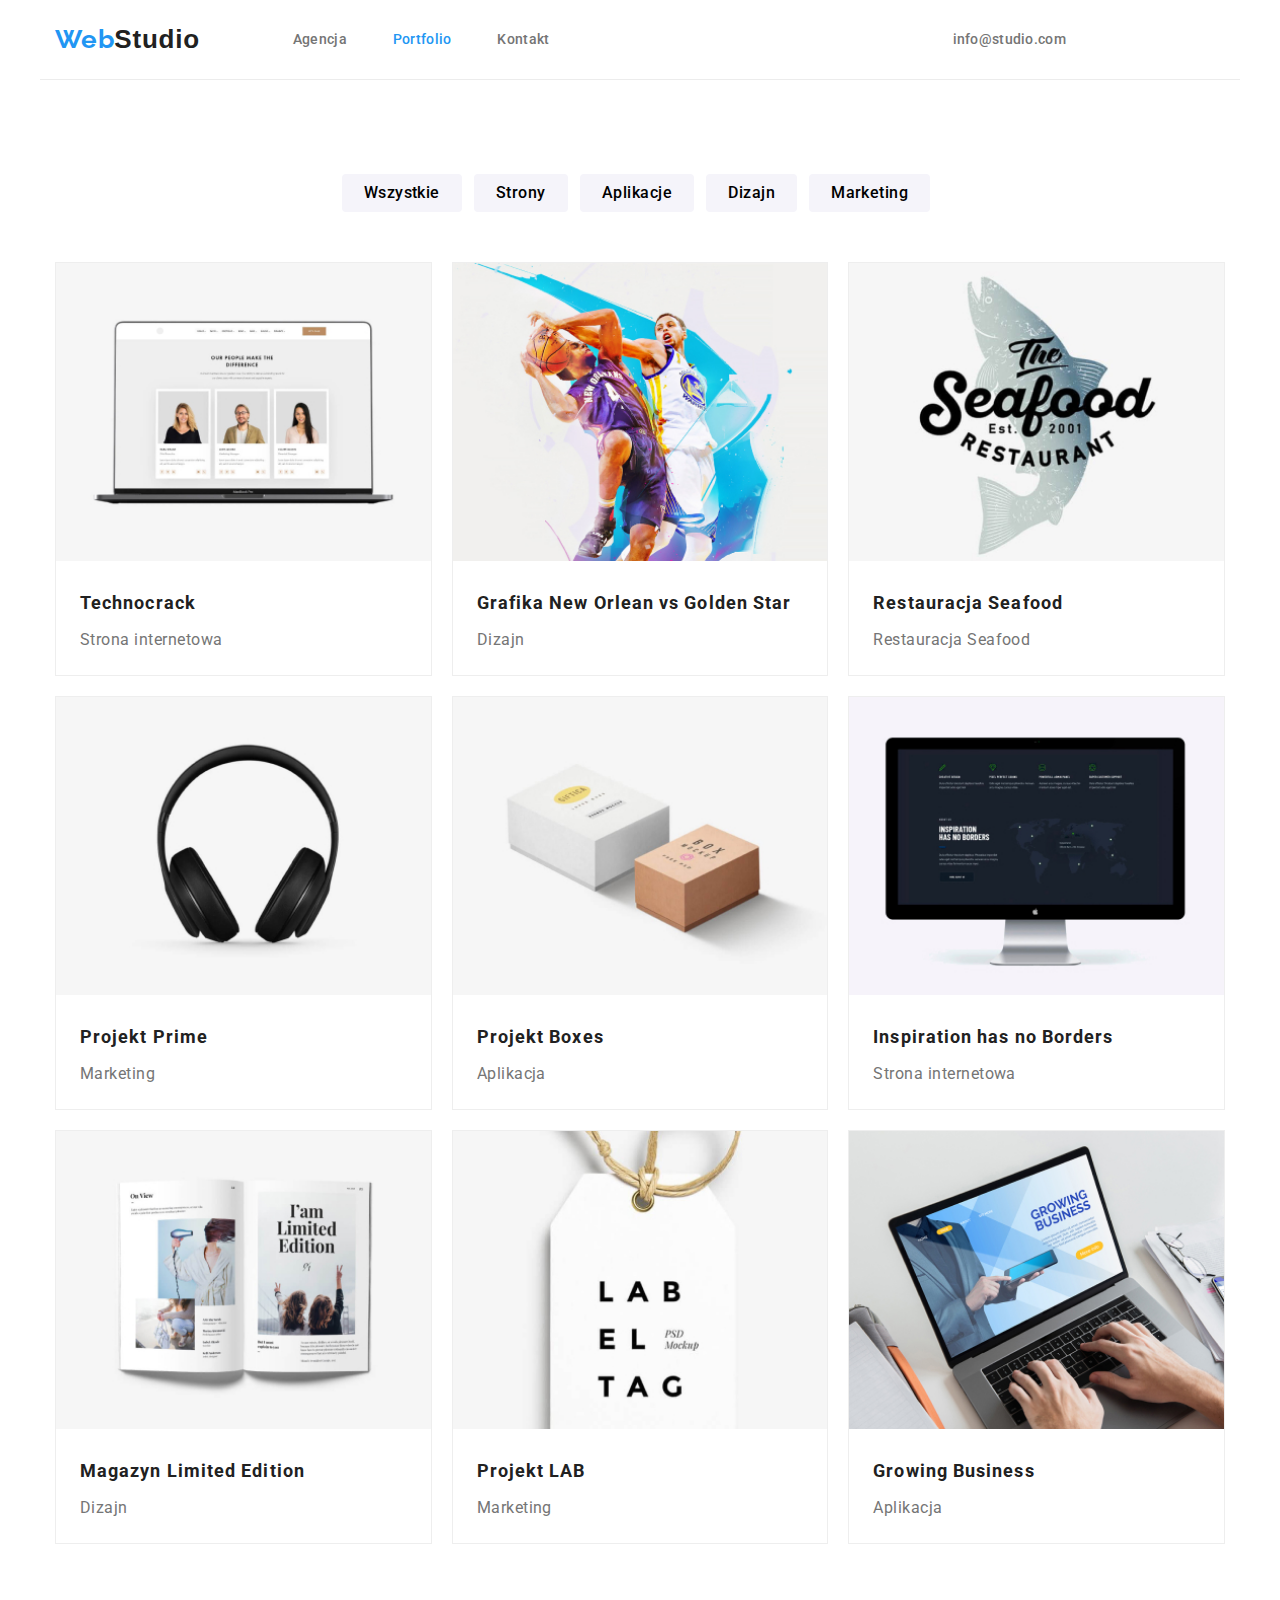
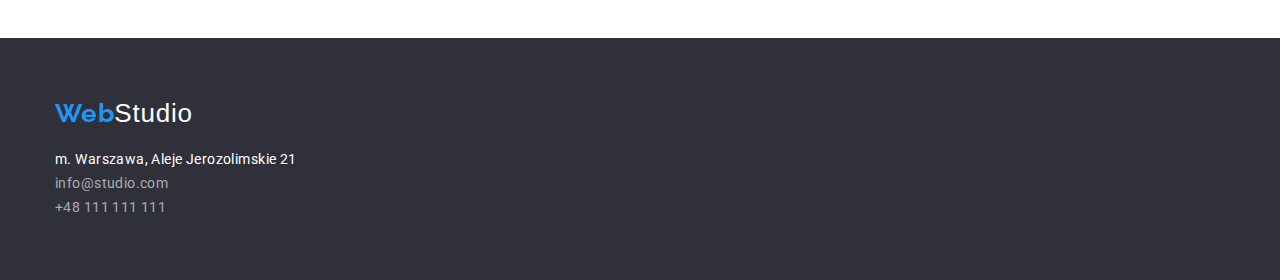
==== portfolio.html @ 28b7f87d "icons" ====
<!DOCTYPE html>
<html lang="pl">
  <head>
    <meta charset="UTF-8" />
    <meta http-equiv="X-UA-Compatible" content="IE=edge" />
    <meta name="viewport" content="width=device-width, initial-scale=1.0" />
    <title>Portfolio</title>
    <link
      rel="stylesheet"
      href="https://cdnjs.cloudflare.com/ajax/libs/modern-normalize/1.0.0/modern-normalize.min.css"
    />
    <link rel="stylesheet" type="text/css" href="CSS/styles.css" />
    <link rel="preconnect" href="https://fonts.googleapis.com" />
    <link rel="preconnect" href="https://fonts.gstatic.com" crossorigin />
    <link
      href="https://fonts.googleapis.com/css2?family=Raleway:wght@700&family=Roboto:wght@400;500;700;900&display=swap"
      rel="stylesheet"
    />
  </head>
  <body>
    <header class="container header-portfolio">
      <div class="logo-nav">
        <a href="./" class="logo">
          <span class="web">Web</span><span class="studio"><b>Studio</b></span>
        </a>
        <nav>
          <ul class="navigation">
            <li><a href="./">Agencja</a></li>
            <li class="active"><a href="portfolio.html">Portfolio</a></li>
            <li><a href="./">Kontakt</a></li>
          </ul>
        </nav>
      </div>
      <ul class="kontakt-up">
        <li>
          <span><svg></svg></span>
          <span><a href="mailto:info@studio.com">info@studio.com</a></span>
        </li>
        <li><a href="tel:+48111111111">+48 111 111 111</a></li>
      </ul>
    </header>
    <main>
      <div class="filter-container container">
        <ul class="filter">
          <li>
            <button type="button" class="button-filter">Wszystkie</button>
          </li>
          <li>
            <button type="button" class="button-filter">Strony</button>
          </li>
          <li>
            <button type="button" class="button-filter">Aplikacje</button>
          </li>
          <li>
            <button type="button" class="button-filter">Dizajn</button>
          </li>
          <li>
            <button type="button" class="button-filter">Marketing</button>
          </li>
        </ul>
      </div>
      <div class="brand-container section">
        <ul class="brand-pictures container">
          <li class="brand-card">
            <img
              src="./images/portf-1.jpg"
              alt="monitor wyświetla meny. 3 zdjęcia z podpisami"
            />
            <p class="brand-task">Technocrack</p>
            <p class="brand-task-descr">Strona internetowa</p>
          </li>

          <li class="brand-card">
            <img
              src="./images/portf-2.jpg"
              alt=" grafika z dwoma graczami koszykówki walczącymi o piłkę"
            />
            <p class="brand-task">Grafika New Orlean vs Golden Star</p>
            <p class="brand-task-descr">Dizajn</p>
          </li>

          <li class="brand-card">
            <img src="./images/portf-3.jpg" alt="logo restauracji Seafood" />
            <p class="brand-task">Restauracja Seafood</p>
            <p class="brand-task-descr">Restauracja Seafood</p>
          </li>

          <li class="brand-card">
            <img src="./images/portf-4.jpg" alt="czarne słuchawki nauszne" />
            <p class="brand-task">Projekt Prime</p>
            <p class="brand-task-descr">Marketing</p>
          </li>
          <li class="brand-card">
            <img src="./images/portf-5.jpg" alt=" Projekt dwóch pudełek" />
            <p class="brand-task">Projekt Boxes</p>
            <p class="brand-task-descr">Aplikacja</p>
          </li>

          <li class="brand-card">
            <img
              src="./images/portf-6.jpg"
              alt="monitor z projektem strony web"
            />
            <p class="brand-task">Inspiration has no Borders</p>
            <p class="brand-task-descr">Strona internetowa</p>
          </li>

          <li class="brand-card">
            <img src="./images/portf-7.jpg" alt="projekt książki" />
            <p class="brand-task">Magazyn Limited Edition</p>
            <p class="brand-task-descr">Dizajn</p>
          </li>

          <li class="brand-card">
            <img src="./images/portf-8.jpg" alt="projekt etykietki" />
            <p class="brand-task">Projekt LAB</p>
            <p class="brand-task-descr">Marketing</p>
          </li>
          <li class="brand-card">
            <img
              src="./images/portf-9.jpg"
              alt="laptopn, ręce na klawiaturze, na monitorze projekt aplikacji"
            />
            <p class="brand-task">Growing Business</p>
            <p class="brand-task-descr">Aplikacja</p>
          </li>
        </ul>
      </div>
    </main>

    <footer>
      <div class="footer-container container">
        <a href="./" class="logo-footer">
          <span class="web">Web</span><span class="studio-footer">Studio</span>
        </a>
        <div class="address">
          <ul class="kontakt-down">
            <li>m. Warszawa, Aleje Jerozolimskie 21</li>
            <li class="kontakt-footer">
              <a href="mailto:info@studio.com">info@studio.com</a>
            </li>
            <li class="kontakt-footer">
              <a href="tel:+48111111111">+48 111 111 111</a>
            </li>
          </ul>
        </div>
      </div>
    </footer>
  </body>
</html>
---- CSS/styles.css ----
:root {
  --logo-web-color: rgba(33, 150, 243, 1);
  --button-color: rgba(245, 244, 250, 1);
  --button-color-main-side: rgba(33, 150, 243, 1);
  --hover-focus-color: rgba(33, 150, 243, 1);
  --font-color-basic: rgba(33, 33, 33, 1);
  --font-color-active: rgba(33, 150, 243, 1);
  --font-color-describe: rgba(117, 117, 117, 1);
  --font-color-special: rgba(255, 255, 255, 1);
  --font-color-footer: rgba(255, 255, 255, 0.6);
  --background-sides-element-color: rgba(47, 48, 58, 1);
  --background-color-crew: rgba(245, 244, 250, 1);
  --background-color-crew-card: rgba(255, 255, 255, 1);
  --background-color-brand-card: rgba(255, 255, 255, 1);
  --border-color-brand-card: rgba(238, 238, 238, 1);
  --box-shadow-crew: 0px 1px 3px rgba(0, 0, 0, 0.12),
    0px 1px 1px rgba(0, 0, 0, 0.14), 0px 2px 1px rgba(0, 0, 0, 0.2);
  --box-shadow-brand-card: 0px 1px 3px rgba(0, 0, 0, 0.12),
    0px 1px 1px rgba(0, 0, 0, 0.14), 0px 2px 1px rgba(0, 0, 0, 0.2);
  --box-shadow-button-filter: 0px 3px 1px rgba(0, 0, 0, 0.1),
    0px 1px 2px rgba(0, 0, 0, 0.08), 0px 2px 2px rgba(0, 0, 0, 0.12);
}
*,
*::before,
*::after {
  box-sizing: border-box;
  padding: 0;
  margin: 0;
}
body {
  font-family: "roboto", sans-serif;
  color: var(--font-color-basic);
}
.container {
  width: 100%;
  max-width: 1200px;
  margin: 0 auto;
  padding: 0 15px;
}
.section {
  padding: 94px 0;
}
/* LOGO */
.logo {
  font-size: 26px;
  display: flex;
  justify-content: center;
  padding-top: 24px;
  padding-bottom: 25px;
  margin-right: 93px;
}
.web {
  font-family: Raleway, sans-serif;
  font-weight: 700;
  color: var(--logo-web-color);
  line-height: 1.17;
  letter-spacing: 0.03em;
}
.studio,
.studio-footer {
  font-family: Oleo Script, sans-serif;
  font-weight: 400;
  color: var(--font-color-basic);
  line-height: 1.17;
  letter-spacing: 0.03em;
}
.studio-footer {
  color: var(--font-color-special);
}
/* HEADER */
.header-container {
  display: flex;
  align-items: center;
}
.header-portfolio {
  border-bottom: 1px solid rgba(236, 236, 236, 1);
}
header {
  display: flex;
  justify-content: space-between;
  align-items: center;
  height: 80px;
}
.logo-nav {
  display: flex;
  align-items: center;
}
a:link {
  text-decoration: none;
  font-weight: 500;
  color: var(--font-color-describe);
  line-height: 1.17;
  letter-spacing: 0.02em;
}
.navigation,
a:visited {
  font-weight: 500;
  font-size: 14px;
  color: inherit;
  list-style: none;
  line-height: 1.17;
  letter-spacing: 0.02em;
}
.logo-nav {
  display: flex;
}
.navigation {
  display: flex;
}
.navigation li {
  margin-right: 46px;
}
.navigation li:not(:last-child) {
  margin-right: 46px;
}
.kontakt-up {
  font-size: 14px;
  font-weight: 500;
  display: flex;
  margin-left: auto;
  list-style: none;
  line-height: 1.17;
  letter-spacing: 0.03em;
}
.kontakt-up svg {
  display: inline-block;
  vertical-align: middle;
  margin-right: 10px;
}
.kontakt-up li:first-child {
  margin-right: 50px;
}
.kontakt {
  color: var(--font-color-describe);
  list-style: none;
  font-family: inherit;
  font-size: 14px;
  line-height: 1.17;
  letter-spacing: 0.02em;
}
a:hover {
  color: var(--hover-focus-color);
}
a:focus {
  color: var(--hover-focus-color);
}
.active a {
  color: var(--font-color-active);
}
/* FOOTER */

.address > ul {
  font-family: inherit;
  font-weight: inherit;
  color: var(--font-color-special);
  line-height: 1.71;
  letter-spacing: 0.03em;
}
footer {
  background-color: var(--background-sides-element-color);
  color: var(--font-color-special);
}
.footer-container {
  display: flex;
  flex-direction: column;
  align-items: flex-start;
}
.logo-footer {
  font-size: 26px;
  padding-top: 60px;
  padding-bottom: 0;
  margin-bottom: 20px;
}
.kontakt-down {
  font-size: 14px;
  list-style: none;
  color: var(--font-color-footer);
  padding-bottom: 60px;
  line-height: 1.71;
  letter-spacing: 0.03em;
}
.kontakt-down li {
  display: block;
}
.kontakt-down li:first-child a {
  margin-bottom: 9px;
}

.kontakt-footer a {
  font-size: 14px;
  color: var(--font-color-footer);
  font-family: inherit;
  font-weight: inherit;
  line-height: 1.71;
  letter-spacing: 0.03em;
}
/* INDEX */

.container-main-side {
  display: block;
  height: 600px;
  max-width: 1600px;
  margin: 0 auto;
}
.main-side {
  font-family: inherit;
  text-align: center;
  align-items: center;
  height: 600px;
  margin: 0 auto;
  background-image: linear-gradient(
      to bottom,
      rgba(47, 48, 58, 0.4),
      rgba(47, 48, 58, 0.8),
      rgba(47, 48, 58, 0.4)
    ),
    url(../images/img-overlay.jpg);
  background-repeat: no-repeat;
  background-position: center;
  background-size: cover;
  max-width: 1600px;
}
h1 {
  font-size: 44px;
  font-family: inherit;
  color: var(--font-color-special);
  font-weight: 900;
  padding-top: 105px;
  line-height: 1.36;
  letter-spacing: 0.06em;
}
h1 span {
  display: block;
}
.button-main-side {
  background-color: var(--button-color-main-side);
  color: var(--font-color-special);
  font-size: 16px;
  font-weight: 700;
  cursor: pointer;
  border: none;
  border-radius: 4px;
  padding: 10px 42px;
  margin-top: 30px;
  line-height: 1.87;
  letter-spacing: 0.06em;
}
.home-list-container {
  margin-top: 94px;
}
ul.home-list {
  list-style: none;
  display: flex;
  flex-wrap: nowrap;
  gap: 30px;
  padding-left: 0;
  justify-content: center;
}

.list-title {
  font-size: 14px;
  font-weight: 700;
  align-content: center;
  line-height: 1.17;
  letter-spacing: 0.03em;
}

.list-descr {
  font-size: 14px;
  color: var(--font-color-describe);
  margin-top: 10px;
  line-height: 1.71;
  letter-spacing: 0.03em;
}
.task-list-container {
  display: inline-block;
}
.task-list-title {
  font-size: 36px;
  font-weight: 700;
  text-align: center;
  margin-bottom: 50px;
  line-height: 1.17;
  letter-spacing: 0.03em;
}
.task-list-pics {
  display: flex;
  justify-content: center;
  list-style: none;
  gap: 30px;
}
.crew {
  background-color: var(--background-color-crew);
  text-align: center;
}
.crew-title {
  font-size: 36px;
  font-weight: 700;
  margin-bottom: 50px;
  line-height: 1.17;
  letter-spacing: 0.03em;
}
.crew-list {
  display: flex;
  list-style: none;
  gap: 30px;
}

.crew-card {
  background: var(--background-color-crew-card);
  box-shadow: var(--box-shadow-crew);
  justify-content: center;
}
.crew-card img {
  width: 100%;
}
.crew-name {
  font-size: 16px;
  font-weight: 500;
  margin-top: 30px;
  text-align: center;
  line-height: 1.17;
  letter-spacing: 0.03em;
}
.crew-position {
  font-size: 16px;
  color: var(--font-color-describe);
  text-align: center;
  margin-top: 10px;
  margin-bottom: 30px;
  line-height: 1.17;
  letter-spacing: 0.03em;
}
/* PORTFOLIO */
.filter-container {
  display: flex;
  justify-content: center;
  align-items: center;
  padding-top: 94px;
}
.filter {
  list-style: none;
  font-family: inherit;
}
.filter li {
  display: inline-block;
  margin-right: 8px;
}
.filter li:not(:last-child) {
  margin-right: 8px;
}
.button-filter {
  font-size: 16px;
  font-weight: 500;
  font-family: inherit;
  background-color: var(--button-color);
  padding: 6px 22px 6px 22px;
  border: none;
  border-radius: 4px;
  cursor: pointer;
  line-height: 1.625;
  letter-spacing: 0.03em;
}
button.button-main-side:hover,
button.button-main-side:focus {
  background-color: var(--hover-focus-color);
  color: var(--font-color-special);
}
button.button-filter:hover,
button.button-filter:focus {
  background-color: var(--hover-focus-color);
  color: var(--font-color-special);
}
button.button-filter:hover,
button.button-filter:focus {
  background: var(--hover-focus-color);
  box-shadow: var(--box-shadow-button-filter);
  border-radius: 4px;
}
.brand-container {
  margin-top: 50px;
  padding-top: 0;
}
.brand-card {
  background-color: var(--background-color-brand-card);
  border: 1px solid var(--border-color-brand-card);
}
.brand-card:hover,
.brand-card:focus {
  background: var(--background-color-brand-card);
  box-shadow: var(--box-shadow-brand-card);
  border-radius: 0px 0px 4px 4px;
}
.brand-card img {
  width: 100%;
}
.brand-pictures {
  list-style: none;
  display: grid;
  grid-template-columns: repeat(3, 1fr);
  grid-gap: 20px;
}
.brand-task {
  font-size: 18px;
  font-weight: 700;
  font-family: inherit;
  margin-top: 20px;
  padding-left: 24px;
  line-height: 2;
  letter-spacing: 0.06em;
}
.brand-task-descr {
  font-size: 16px;
  font-family: inherit;
  color: var(--font-color-describe);
  margin-top: 4px;
  padding-left: 24px;
  padding-bottom: 20px;
  line-height: 1.87;
  letter-spacing: 0.03em;
}
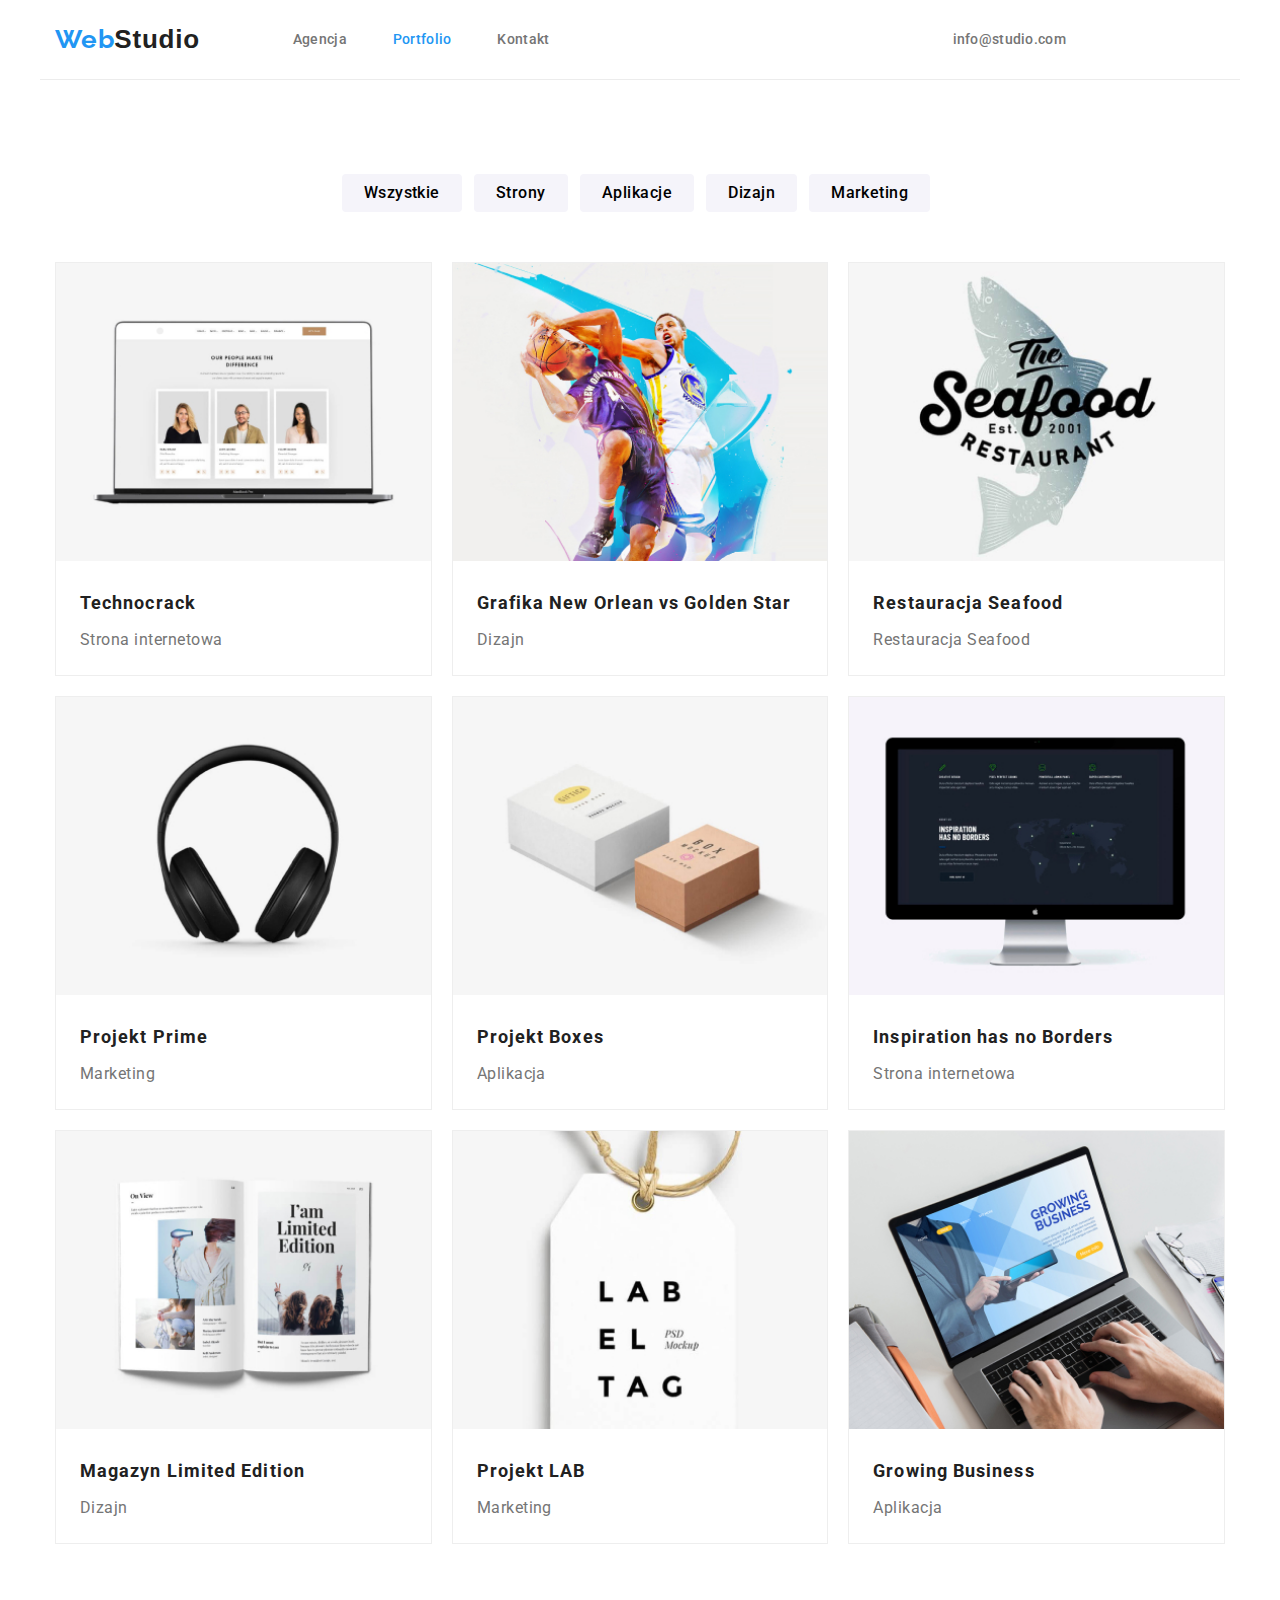
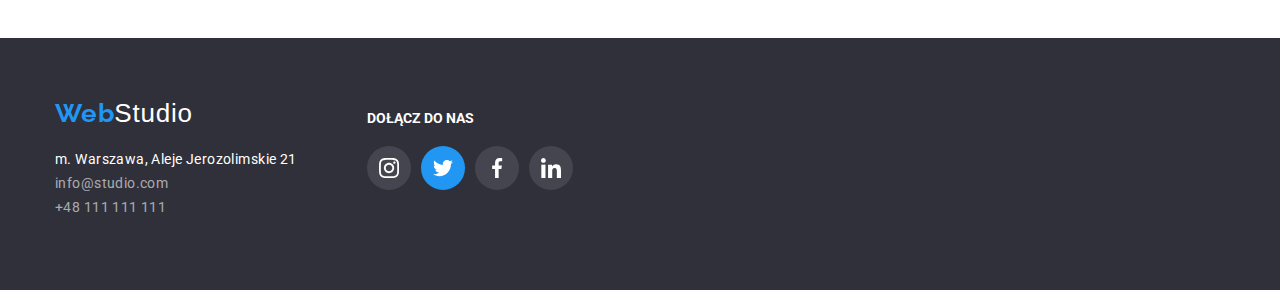
==== commit ddac1ef8: "tweeter-portfolio" ====
--- a/portfolio.html
+++ b/portfolio.html
@@ -130,17 +130,46 @@
 
     <footer>
       <div class="footer-container container">
-        <a href="./" class="logo-footer">
-          <span class="web">Web</span><span class="studio-footer">Studio</span>
-        </a>
-        <div class="address">
-          <ul class="kontakt-down">
-            <li>m. Warszawa, Aleje Jerozolimskie 21</li>
-            <li class="kontakt-footer">
-              <a href="mailto:info@studio.com">info@studio.com</a>
+        <div class="logo-and-adress">
+          <a href="./" class="logo-footer">
+            <span class="web">Web</span
+            ><span class="studio-footer">Studio</span>
+          </a>
+          <div class="address">
+            <ul class="kontakt-down">
+              <li>m. Warszawa, Aleje Jerozolimskie 21</li>
+              <li class="kontakt-footer">
+                <a href="mailto:info@studio.com">info@studio.com</a>
+              </li>
+              <li class="kontakt-footer">
+                <a href="tel:+48111111111">+48 111 111 111</a>
+              </li>
+            </ul>
+          </div>
+        </div>
+        <div class="social-footer-container">
+          <h3 class="social-title-footer">DOŁĄCZ DO NAS</h3>
+          <ul class="footer-icons-container">
+            <li class="icons-footer icon-circle">
+              <svg width="20px" height="20px">
+                >
+                <use href="./images/icons.svg#icon-instagram"></use>
+              </svg>
             </li>
-            <li class="kontakt-footer">
-              <a href="tel:+48111111111">+48 111 111 111</a>
+            <li class="icons-footer icon-circle-tweeter">
+              <svg width="20px" height="20px">
+                <use href="./images/icons.svg#icon-twitter"></use>
+              </svg>
+            </li>
+            <li class="icons-footer icon-circle">
+              <svg width="20px" height="20px">
+                <use href="./images/icons.svg#icon-facebook"></use>
+              </svg>
+            </li>
+            <li class="icons-footer icon-circle">
+              <svg width="20px" height="20px">
+                <use href="./images/icons.svg#icon-linkedin"></use>
+              </svg>
             </li>
           </ul>
         </div>
--- a/CSS/styles.css
+++ b/CSS/styles.css
@@ -1,4 +1,6 @@
 :root {
+  --icon-client-color: rgba(175, 177, 184, 1);
+  --icon-kontakt-color: rgba(117, 117, 117, 1);
   --logo-web-color: rgba(33, 150, 243, 1);
   --button-color: rgba(245, 244, 250, 1);
   --button-color-main-side: rgba(33, 150, 243, 1);
@@ -12,6 +14,7 @@
   --background-color-crew: rgba(245, 244, 250, 1);
   --background-color-crew-card: rgba(255, 255, 255, 1);
   --background-color-brand-card: rgba(255, 255, 255, 1);
+  --background-color-icons: rgba(245, 244, 250, 1);
   --border-color-brand-card: rgba(238, 238, 238, 1);
   --box-shadow-crew: 0px 1px 3px rgba(0, 0, 0, 0.12),
     0px 1px 1px rgba(0, 0, 0, 0.14), 0px 2px 1px rgba(0, 0, 0, 0.2);
@@ -123,6 +126,7 @@
   letter-spacing: 0.03em;
 }
 .kontakt-up svg {
+  fill: var(--icon-kontakt-color);
   display: inline-block;
   vertical-align: middle;
   margin-right: 10px;
@@ -138,39 +142,61 @@
   line-height: 1.17;
   letter-spacing: 0.02em;
 }
-a:hover {
+.kontakt-up .email-header-icon:hover a,
+.kontakt-up .phone-header-icon:hover a {
   color: var(--hover-focus-color);
 }
+.kontakt-up .email-header-icon:hover svg use,
+.kontakt-up .phone-header-icon:hover svg use {
+  fill: var(--hover-focus-color);
+}
+a:hover,
 a:focus {
   color: var(--hover-focus-color);
 }
 .active a {
   color: var(--font-color-active);
 }
+.icon-header {
+  fill: var(--font-color-describe);
+  vertical-align: middle;
+  margin-right: 10px;
+}
 /* FOOTER */
-
-.address > ul {
-  font-family: inherit;
-  font-weight: inherit;
-  color: var(--font-color-special);
-  line-height: 1.71;
-  letter-spacing: 0.03em;
-}
 footer {
   background-color: var(--background-sides-element-color);
   color: var(--font-color-special);
+  display: block;
+  margin: 0;
 }
 .footer-container {
+  display: grid;
+  grid-template-columns: 1fr 1fr;
+  display: flex;
+  justify-content: space-between;
+  align-items: flex-start;
+  flex-wrap: wrap;
+}
+.logo-and-adress {
   display: flex;
   flex-direction: column;
   align-items: flex-start;
-}
+  margin-inline-end: auto;
+}
+
 .logo-footer {
   font-size: 26px;
   padding-top: 60px;
   padding-bottom: 0;
   margin-bottom: 20px;
 }
+.address > ul {
+  font-family: inherit;
+  font-weight: inherit;
+  color: var(--font-color-special);
+  line-height: 1.71;
+  letter-spacing: 0.03em;
+}
 .kontakt-down {
   font-size: 14px;
   list-style: none;
@@ -185,7 +211,6 @@
 .kontakt-down li:first-child a {
   margin-bottom: 9px;
 }
-
 .kontakt-footer a {
   font-size: 14px;
   color: var(--font-color-footer);
@@ -193,6 +218,66 @@
   font-weight: inherit;
   line-height: 1.71;
   letter-spacing: 0.03em;
+}
+.social-footer-container {
+  fill: var(--font-color-special);
+  flex: 1;
+  padding-top: 72px;
+  margin-inline-start: 70px;
+  padding-bottom: 100px;
+}
+.social-title-footer {
+  font-family: inherit;
+  font-size: 14px;
+  font-weight: 700;
+  margin-bottom: 20px;
+  justify-content: flex-start;
+}
+
+.footer-icons-container {
+  display: flex;
+  list-style: none;
+  padding: 0;
+  margin: 0;
+}
+.footer-icons-container li {
+  margin-right: 10px;
+  margin-left: 0;
+}
+.footer-icons-container li:last-child {
+  margin-right: 0;
+}
+.icons-footer {
+  display: flex;
+  justify-content: center;
+  align-items: center;
+  border-radius: 50%;
+  background-color: var(--background-sides-element-color);
+  align-items: flex-start;
+}
+.icons-footer svg {
+  fill: var(--icons-social-media-footer);
+}
+.icon-circle:hover {
+  background-color: var(--hover-focus-color);
+}
+.icon-circle {
+  display: flex;
+  align-items: center;
+  justify-content: center;
+  width: 44px;
+  height: 44px;
+  border-radius: 50%;
+  background-color: rgba(255, 255, 255, 0.1);
+}
+.icon-circle-tweeter {
+  display: flex;
+  align-items: center;
+  justify-content: center;
+  width: 44px;
+  height: 44px;
+  border-radius: 50%;
+  background-color: var(--hover-focus-color);
 }
 /* INDEX */
 
@@ -245,6 +330,22 @@
   line-height: 1.87;
   letter-spacing: 0.06em;
 }
+.task-icons {
+  display: flex;
+  justify-content: center;
+  list-style: none;
+  gap: 30px;
+}
+.task-icon-card {
+  display: flex;
+  justify-content: center;
+  align-items: center;
+  background-color: var(--background-color-icons);
+  padding-top: 25px;
+  padding-bottom: 25px;
+  width: 270px;
+  margin-top: 94px;
+}
 .home-list-container {
   margin-top: 94px;
 }
@@ -327,10 +428,72 @@
   color: var(--font-color-describe);
   text-align: center;
   margin-top: 10px;
+  margin-bottom: 16px;
+  line-height: 1.17;
+  letter-spacing: 0.03em;
+}
+.social-crew {
+  list-style: none;
+  display: flex;
+  justify-content: center;
+  gap: 10px;
   margin-bottom: 30px;
-  line-height: 1.17;
-  letter-spacing: 0.03em;
-}
+  padding-left: 32px;
+  padding-right: 32px;
+}
+.icon-crew svg {
+  fill: var(--icon-client-color);
+}
+.icon-crew:hover svg {
+  fill: var(--font-color-special);
+}
+.icon-crew:hover {
+  background-color: var(--hover-focus-color);
+  display: flex;
+  align-items: center;
+  justify-content: center;
+  border-radius: 50%;
+}
+
+.icon-circle-crew {
+  display: flex;
+  background-color: transparent;
+  align-items: center;
+  justify-content: center;
+  width: 40px;
+  height: 40px;
+  border-radius: 50%;
+}
+.clients-title {
+  font-size: 36px;
+  font-weight: 700;
+  line-height: 1.17;
+  letter-spacing: 0.03em;
+  margin-bottom: 50px;
+  margin-top: 94px;
+  text-align: center;
+}
+.client-list {
+  list-style: none;
+  display: flex;
+  justify-content: center;
+  list-style: none;
+  gap: 30px;
+  margin-bottom: 94px;
+}
+.client-icon-card {
+  display: flex;
+  justify-content: center;
+  align-items: center;
+  border: 1px solid #afb1b8;
+  border-radius: 4px;
+  width: 170px;
+  height: 92px;
+}
+.client-icon-card svg {
+  fill: rgba(175, 177, 184, 1);
+}
+
 /* PORTFOLIO */
 .filter-container {
   display: flex;
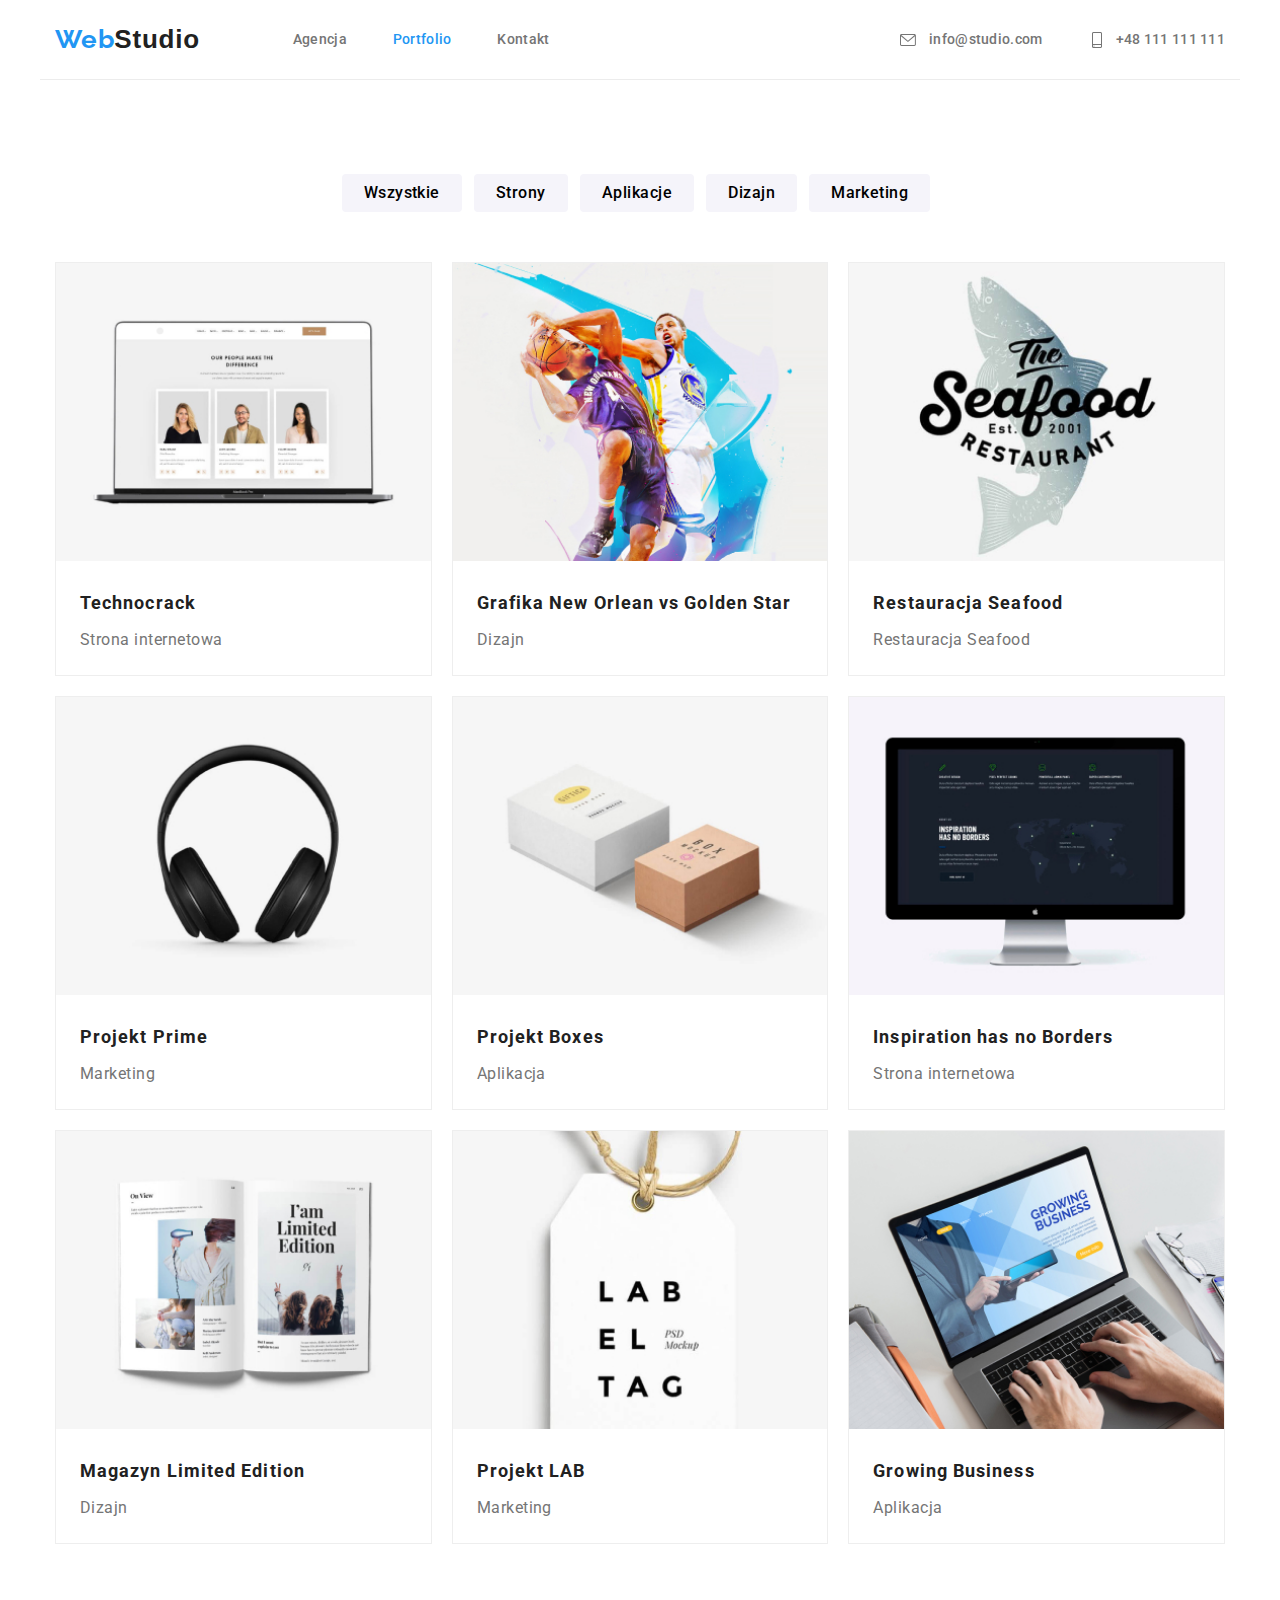
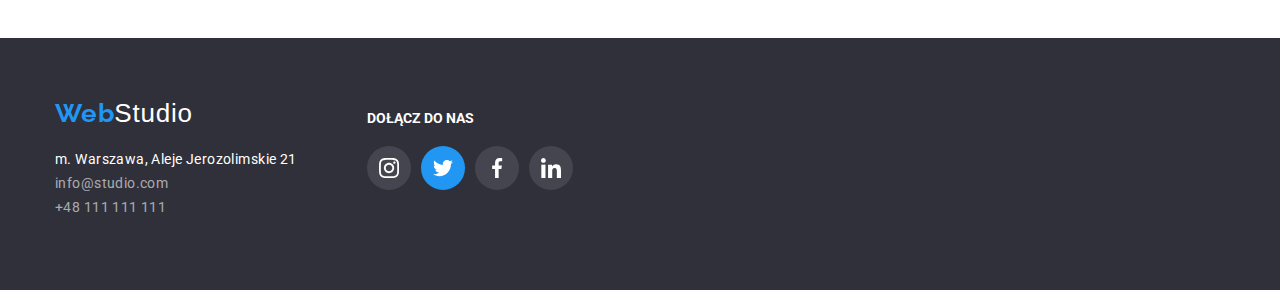
==== commit 7cf49772: "header" ====
--- a/portfolio.html
+++ b/portfolio.html
@@ -32,11 +32,18 @@
         </nav>
       </div>
       <ul class="kontakt-up">
-        <li>
-          <span><svg></svg></span>
-          <span><a href="mailto:info@studio.com">info@studio.com</a></span>
+        <li class="email-header-icon">
+          <svg width="16" height="12">
+            <use href="./images/icons.svg#icon-envelope"></use>
+          </svg>
+          <a href="mailto:info@studio.com">info@studio.com</a>
         </li>
-        <li><a href="tel:+48111111111">+48 111 111 111</a></li>
+        <li class="phone-header-icon">
+          <svg width="10" height="16">
+            <use href="./images/icons.svg#icon-smartphone"></use>
+          </svg>
+          <a href="tel:+48111111111">+48 111 111 111</a>
+        </li>
       </ul>
     </header>
     <main>
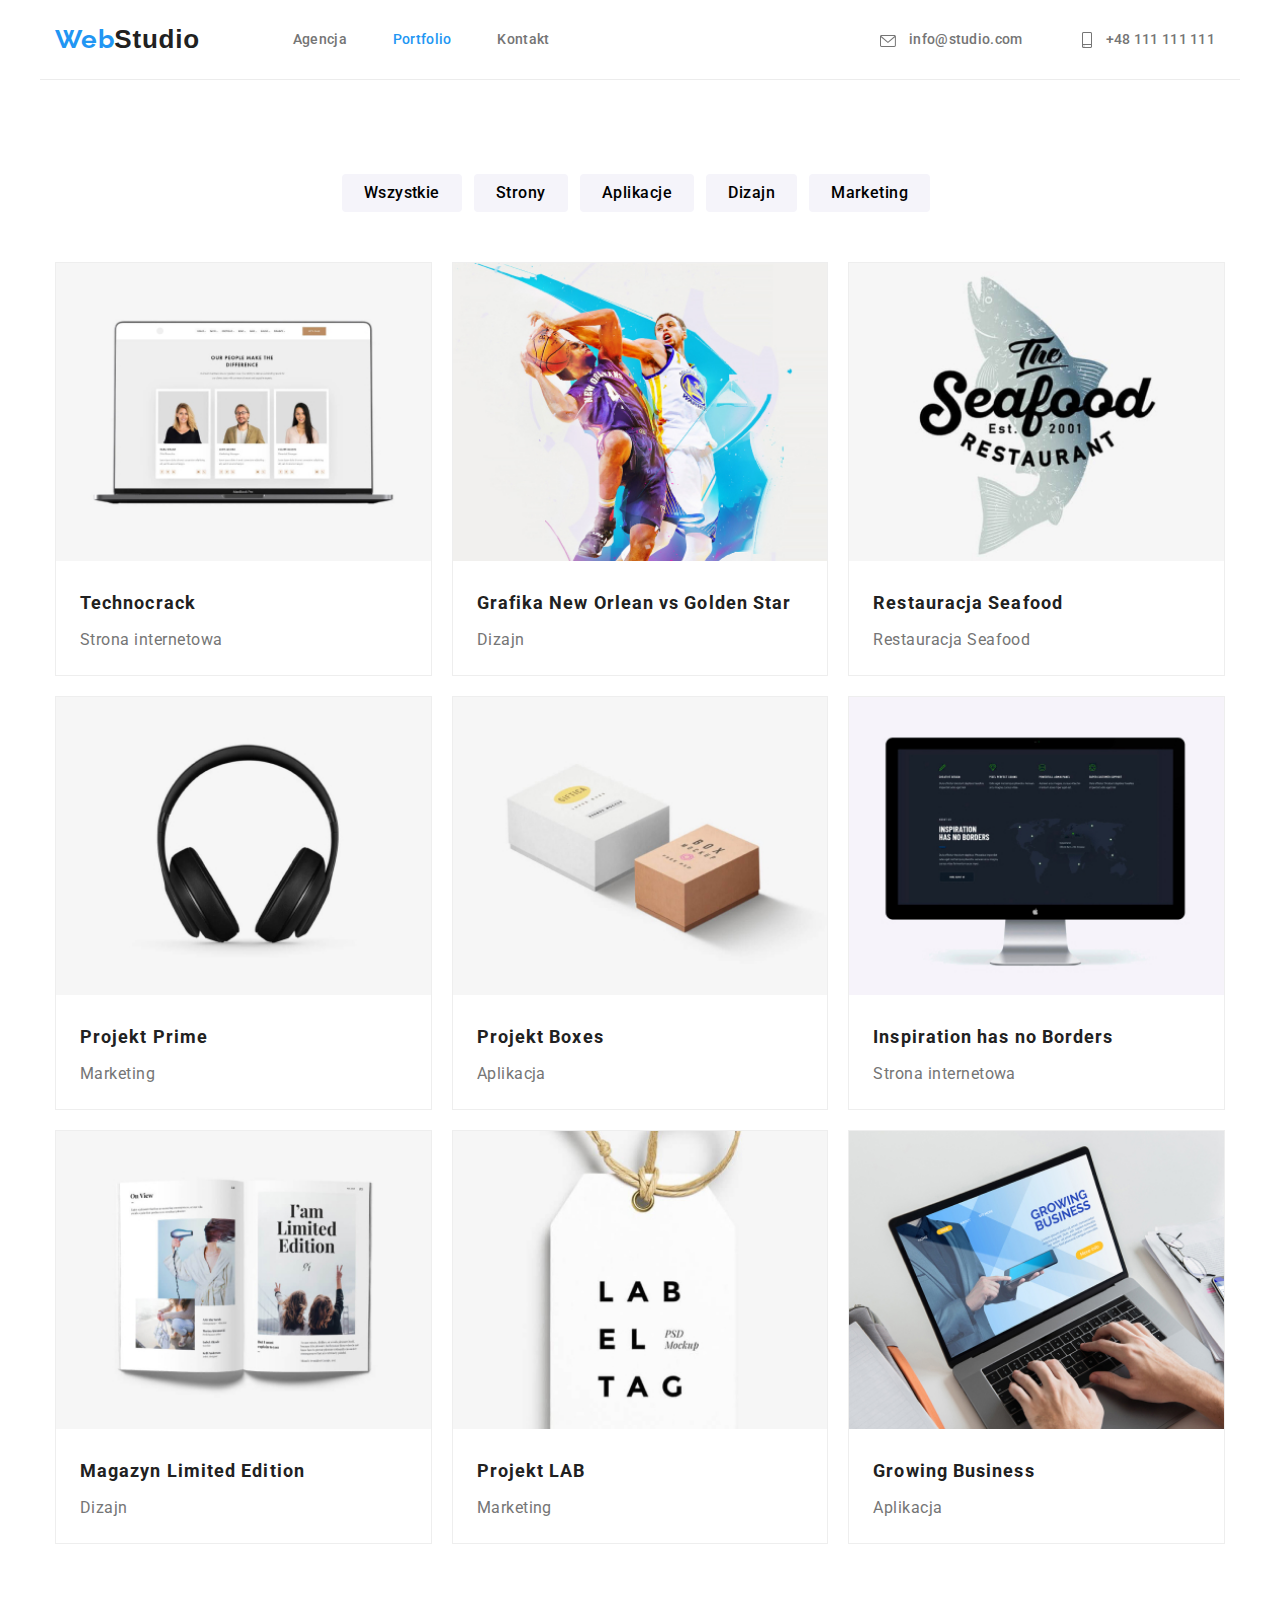
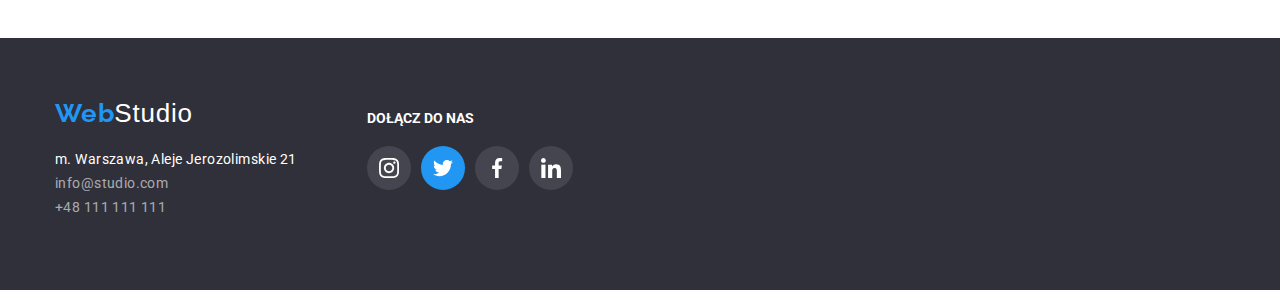
==== commit fedad55e: "validator fails corrected" ====
--- a/portfolio.html
+++ b/portfolio.html
@@ -159,7 +159,6 @@
           <ul class="footer-icons-container">
             <li class="icons-footer icon-circle">
               <svg width="20px" height="20px">
-                >
                 <use href="./images/icons.svg#icon-instagram"></use>
               </svg>
             </li>
--- a/CSS/styles.css
+++ b/CSS/styles.css
@@ -120,6 +120,7 @@
   font-size: 14px;
   font-weight: 500;
   display: flex;
+  align-items: center;
   margin-left: auto;
   list-style: none;
   line-height: 1.17;
@@ -162,6 +163,12 @@
   vertical-align: middle;
   margin-right: 10px;
 }
+
+.phone-header-icon,
+.email-header-icon {
+  padding-right: 10px;
+}
+
 /* FOOTER */
 footer {
   background-color: var(--background-sides-element-color);
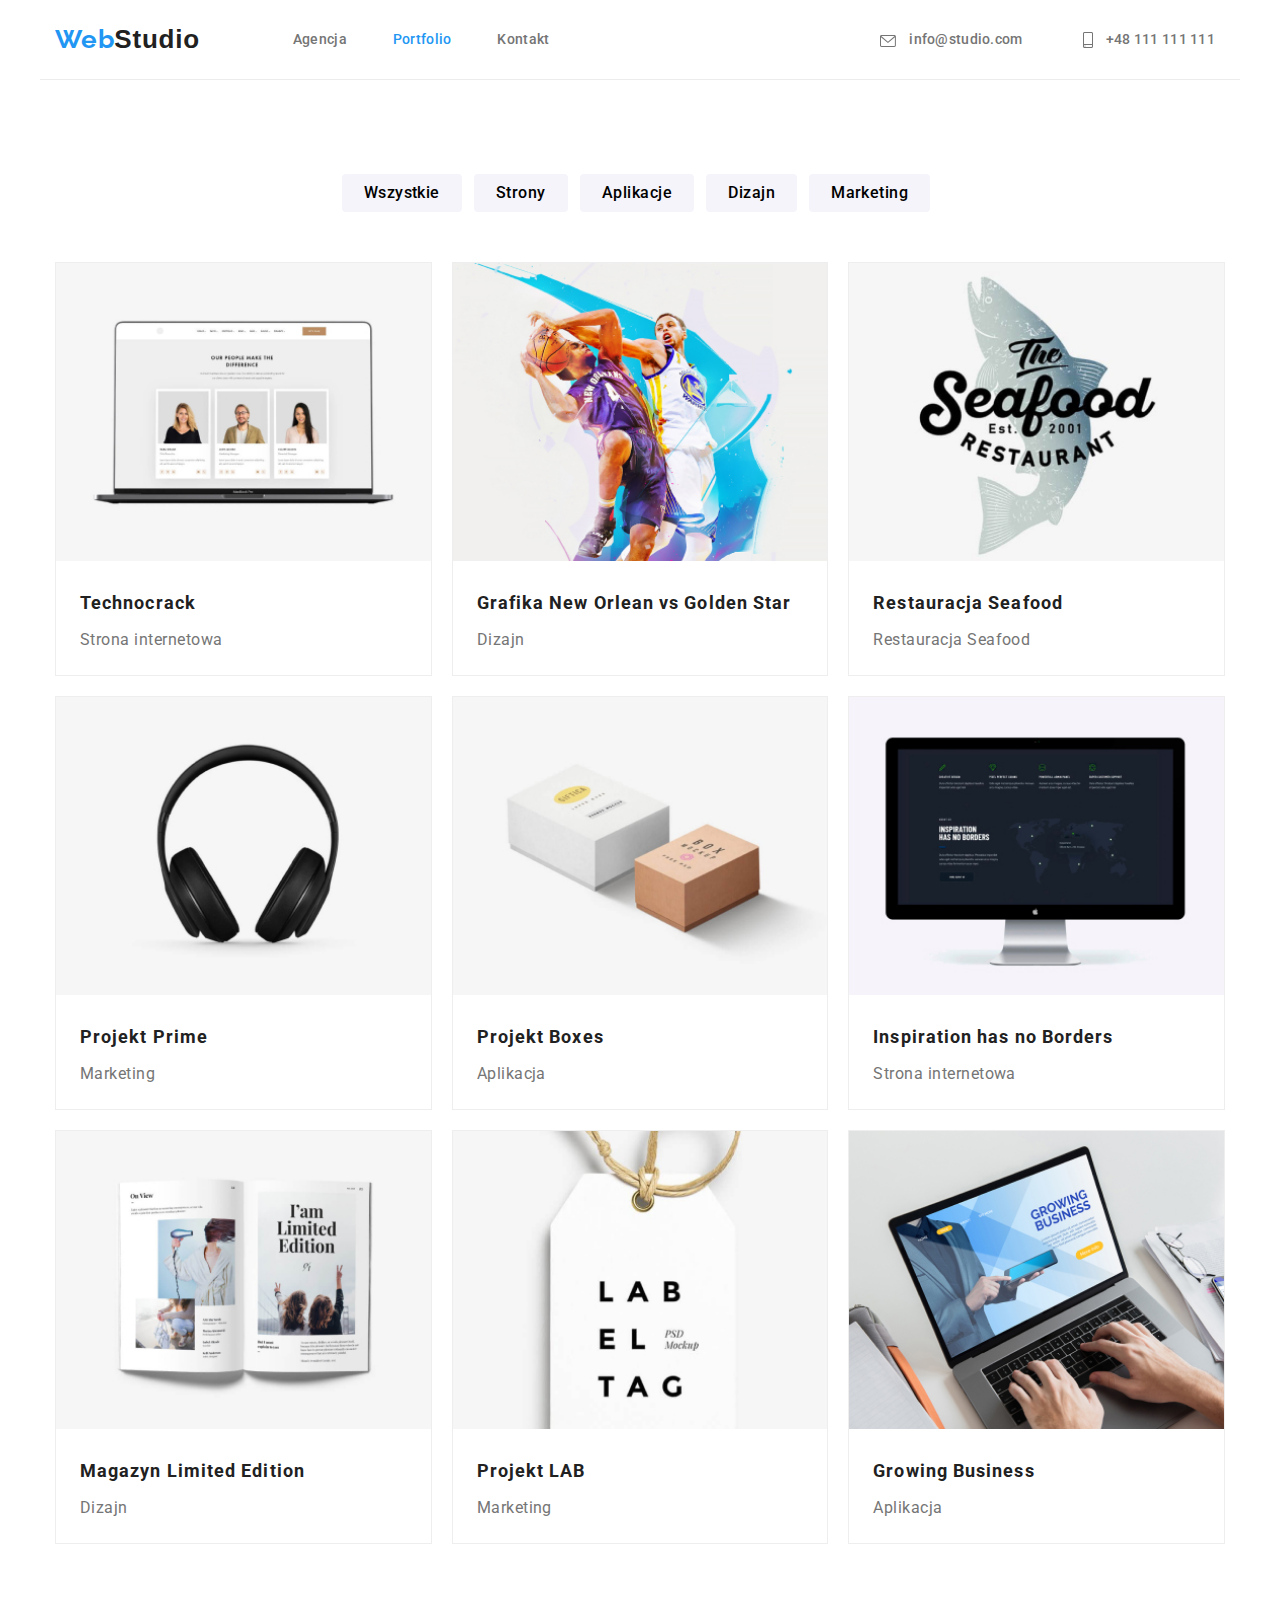
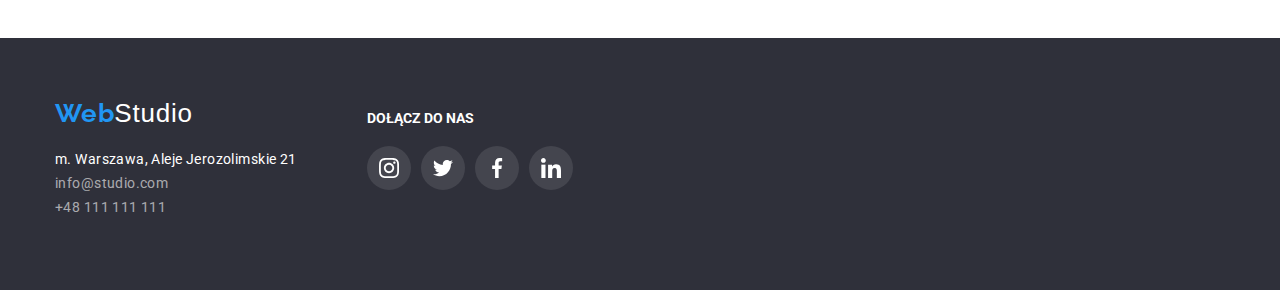
==== commit ac249ba8: "hoover icons href" ====
--- a/portfolio.html
+++ b/portfolio.html
@@ -33,15 +33,19 @@
       </div>
       <ul class="kontakt-up">
         <li class="email-header-icon">
-          <svg width="16" height="12">
-            <use href="./images/icons.svg#icon-envelope"></use>
-          </svg>
+          <a href="mailto:info@studio.com">
+            <svg width="16" height="12">
+              <use href="./images/icons.svg#icon-envelope"></use>
+            </svg>
+          </a>
           <a href="mailto:info@studio.com">info@studio.com</a>
         </li>
         <li class="phone-header-icon">
-          <svg width="10" height="16">
-            <use href="./images/icons.svg#icon-smartphone"></use>
-          </svg>
+          <a href="tel:+48111111111">
+            <svg width="10" height="16">
+              <use href="./images/icons.svg#icon-smartphone"></use>
+            </svg>
+          </a>
           <a href="tel:+48111111111">+48 111 111 111</a>
         </li>
       </ul>
@@ -162,7 +166,7 @@
                 <use href="./images/icons.svg#icon-instagram"></use>
               </svg>
             </li>
-            <li class="icons-footer icon-circle-tweeter">
+            <li class="icons-footer icon-circle">
               <svg width="20px" height="20px">
                 <use href="./images/icons.svg#icon-twitter"></use>
               </svg>
--- a/CSS/styles.css
+++ b/CSS/styles.css
@@ -184,23 +184,30 @@
   align-items: flex-start;
   flex-wrap: wrap;
 }
-.logo-and-adress {
-  display: flex;
-  flex-direction: column;
-  align-items: flex-start;
-  margin-inline-end: auto;
-}
-
 .logo-footer {
   font-size: 26px;
   padding-top: 60px;
   padding-bottom: 0;
   margin-bottom: 20px;
 }
+.logo-and-adress {
+  display: flex;
+  flex-direction: column;
+  align-items: flex-start;
+  margin-inline-end: auto;
+}
 .address > ul {
   font-family: inherit;
   font-weight: inherit;
   color: var(--font-color-special);
+  line-height: 1.71;
+  letter-spacing: 0.03em;
+}
+.kontakt-footer a {
+  font-size: 14px;
+  color: var(--font-color-footer);
+  font-family: inherit;
+  font-weight: inherit;
   line-height: 1.71;
   letter-spacing: 0.03em;
 }
@@ -218,14 +225,7 @@
 .kontakt-down li:first-child a {
   margin-bottom: 9px;
 }
-.kontakt-footer a {
-  font-size: 14px;
-  color: var(--font-color-footer);
-  font-family: inherit;
-  font-weight: inherit;
-  line-height: 1.71;
-  letter-spacing: 0.03em;
-}
+
 .social-footer-container {
   fill: var(--font-color-special);
   flex: 1;
@@ -235,6 +235,7 @@
 }
 .social-title-footer {
   font-family: inherit;
+  color: var(--font-color-special);
   font-size: 14px;
   font-weight: 700;
   margin-bottom: 20px;
@@ -249,7 +250,6 @@
 }
 .footer-icons-container li {
   margin-right: 10px;
-  margin-left: 0;
 }
 .footer-icons-container li:last-child {
   margin-right: 0;
@@ -261,12 +261,7 @@
   border-radius: 50%;
   background-color: var(--background-sides-element-color);
   align-items: flex-start;
-}
-.icons-footer svg {
-  fill: var(--icons-social-media-footer);
-}
-.icon-circle:hover {
-  background-color: var(--hover-focus-color);
+  cursor: pointer;
 }
 .icon-circle {
   display: flex;
@@ -277,13 +272,16 @@
   border-radius: 50%;
   background-color: rgba(255, 255, 255, 0.1);
 }
-.icon-circle-tweeter {
+/* .icon-circle-tweeter {
   display: flex;
   align-items: center;
   justify-content: center;
   width: 44px;
   height: 44px;
   border-radius: 50%;
+  background-color: var(--hover-focus-color);
+} */
+.icon-circle:hover {
   background-color: var(--hover-focus-color);
 }
 /* INDEX */
@@ -354,7 +352,7 @@
   margin-top: 94px;
 }
 .home-list-container {
-  margin-top: 94px;
+  margin-top: 30px;
 }
 ul.home-list {
   list-style: none;
@@ -450,11 +448,14 @@
 }
 .icon-crew svg {
   fill: var(--icon-client-color);
-}
-.icon-crew:hover svg {
+  cursor: pointer;
+}
+.icon-crew:hover svg,
+.icon-crew:focus svg {
   fill: var(--font-color-special);
 }
-.icon-crew:hover {
+.icon-crew:hover,
+.icon-crew:focus {
   background-color: var(--hover-focus-color);
   display: flex;
   align-items: center;
@@ -500,7 +501,22 @@
 .client-icon-card svg {
   fill: rgba(175, 177, 184, 1);
 }
-
+.client-icon-card:hover,
+.client-icon-card:focus {
+  fill: var(--hover-focus-color);
+  display: flex;
+  justify-content: center;
+  align-items: center;
+  border: 1px solid var(--hover-focus-color);
+  border-radius: 4px;
+  width: 170px;
+  height: 92px;
+  cursor: pointer;
+}
+.client-icon-card:hover svg,
+.client-icon-card:focus svg {
+  fill: var(--hover-focus-color);
+}
 /* PORTFOLIO */
 .filter-container {
   display: flex;
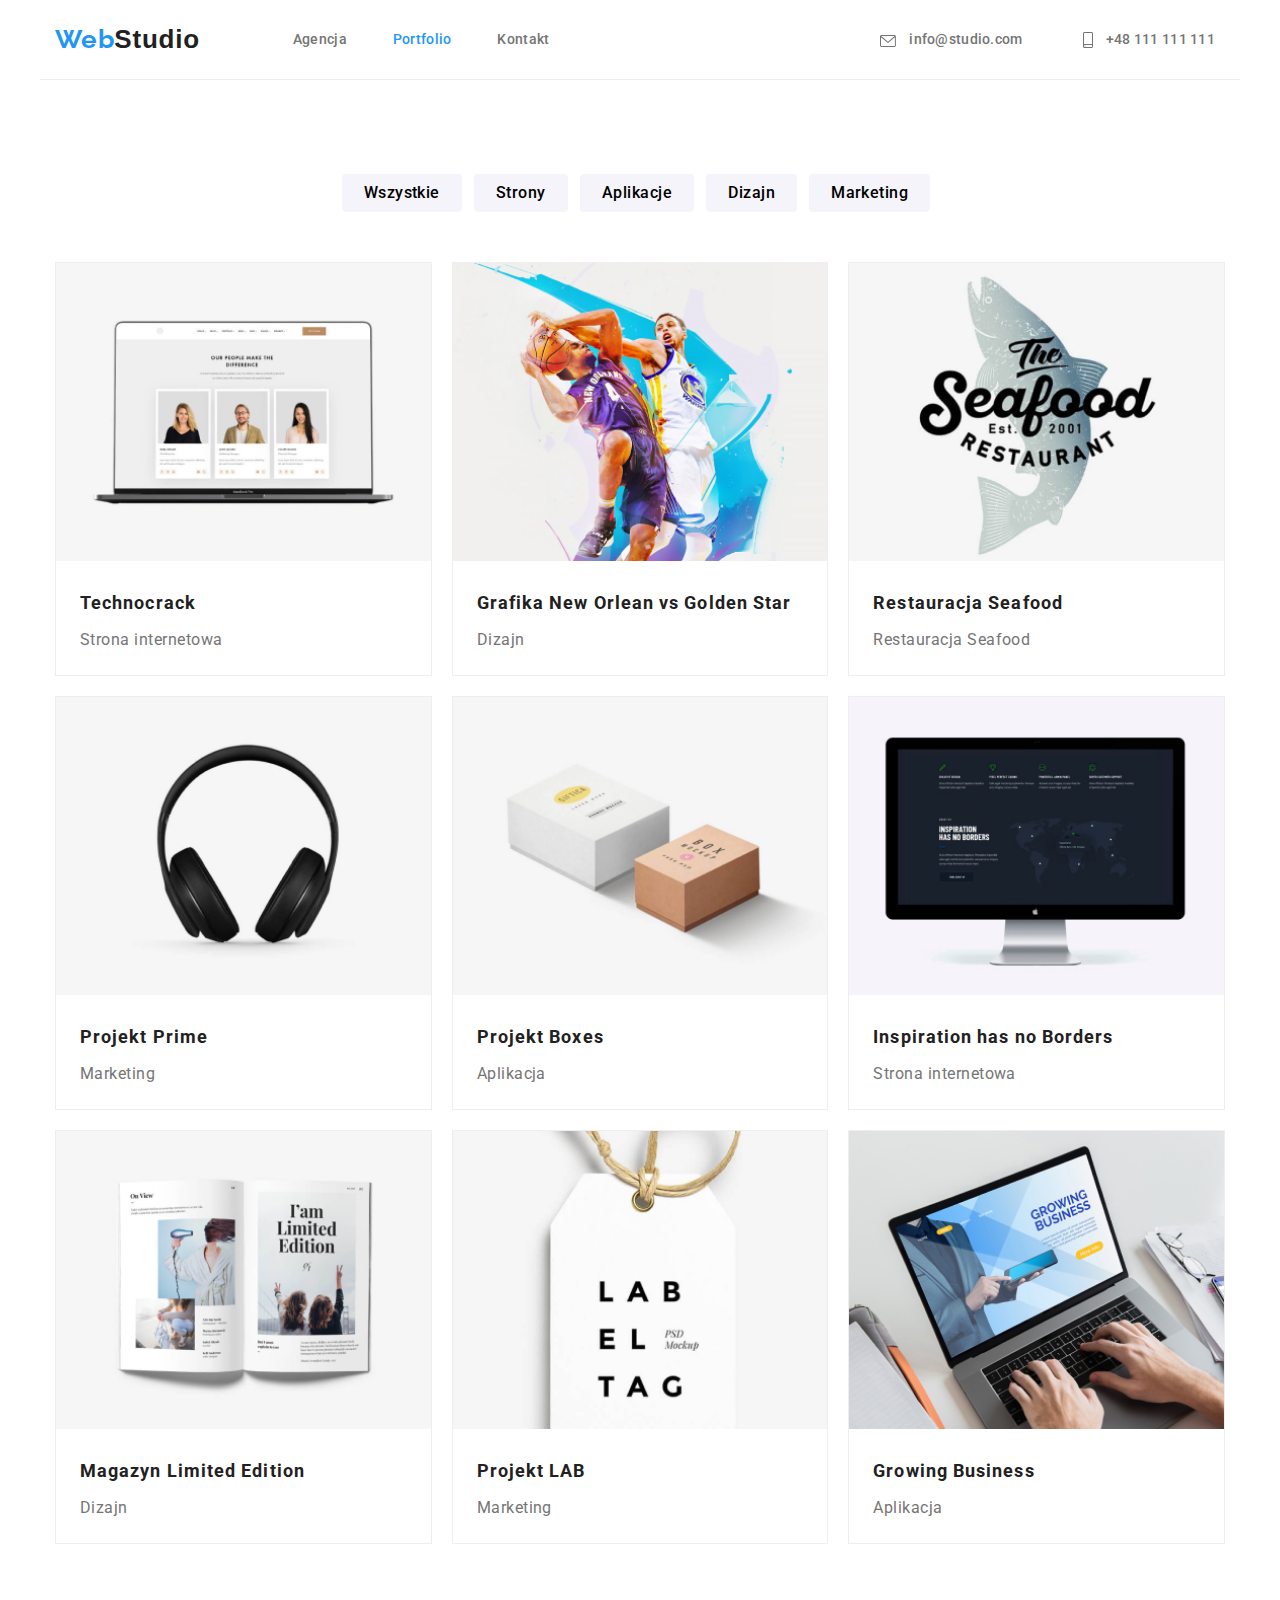
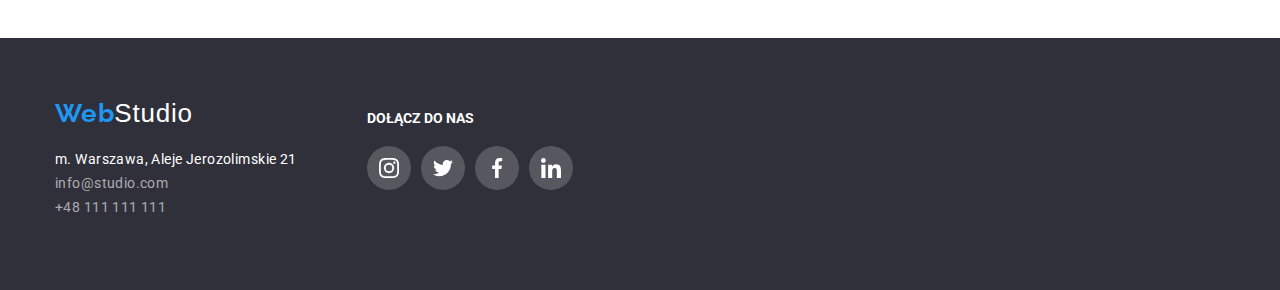
==== commit d43f98b4: "hrefs corrected" ====
--- a/portfolio.html
+++ b/portfolio.html
@@ -162,24 +162,32 @@
           <h3 class="social-title-footer">DOŁĄCZ DO NAS</h3>
           <ul class="footer-icons-container">
             <li class="icons-footer icon-circle">
-              <svg width="20px" height="20px">
-                <use href="./images/icons.svg#icon-instagram"></use>
-              </svg>
+              <a href="./">
+                <svg width="20" height="20">
+                  <use href="./images/icons.svg#icon-instagram"></use>
+                </svg>
+              </a>
             </li>
             <li class="icons-footer icon-circle">
-              <svg width="20px" height="20px">
-                <use href="./images/icons.svg#icon-twitter"></use>
-              </svg>
+              <a href="./">
+                <svg width="20" height="20">
+                  <use href="./images/icons.svg#icon-twitter"></use>
+                </svg>
+              </a>
             </li>
             <li class="icons-footer icon-circle">
-              <svg width="20px" height="20px">
-                <use href="./images/icons.svg#icon-facebook"></use>
-              </svg>
+              <a href="./">
+                <svg width="20" height="20">
+                  <use href="./images/icons.svg#icon-facebook"></use>
+                </svg>
+              </a>
             </li>
             <li class="icons-footer icon-circle">
-              <svg width="20px" height="20px">
-                <use href="./images/icons.svg#icon-linkedin"></use>
-              </svg>
+              <a href="./">
+                <svg width="20" height="20">
+                  <use href="./images/icons.svg#icon-linkedin"></use>
+                </svg>
+              </a>
             </li>
           </ul>
         </div>
--- a/CSS/styles.css
+++ b/CSS/styles.css
@@ -15,6 +15,7 @@
   --background-color-crew-card: rgba(255, 255, 255, 1);
   --background-color-brand-card: rgba(255, 255, 255, 1);
   --background-color-icons: rgba(245, 244, 250, 1);
+  --background-color-cirkle-footer: rgba(255, 255, 255, 0.1);
   --border-color-brand-card: rgba(238, 238, 238, 1);
   --box-shadow-crew: 0px 1px 3px rgba(0, 0, 0, 0.12),
     0px 1px 1px rgba(0, 0, 0, 0.14), 0px 2px 1px rgba(0, 0, 0, 0.2);
@@ -104,15 +105,11 @@
   line-height: 1.17;
   letter-spacing: 0.02em;
 }
-.logo-nav {
-  display: flex;
-}
+.logo-nav,
 .navigation {
   display: flex;
 }
-.navigation li {
-  margin-right: 46px;
-}
+.navigation li,
 .navigation li:not(:last-child) {
   margin-right: 46px;
 }
@@ -163,12 +160,10 @@
   vertical-align: middle;
   margin-right: 10px;
 }
-
 .phone-header-icon,
 .email-header-icon {
   padding-right: 10px;
 }
-
 /* FOOTER */
 footer {
   background-color: var(--background-sides-element-color);
@@ -186,8 +181,7 @@
 }
 .logo-footer {
   font-size: 26px;
-  padding-top: 60px;
-  padding-bottom: 0;
+  padding: 60px 0 0;
   margin-bottom: 20px;
 }
 .logo-and-adress {
@@ -241,7 +235,6 @@
   margin-bottom: 20px;
   justify-content: flex-start;
 }
-
 .footer-icons-container {
   display: flex;
   list-style: none;
@@ -254,33 +247,24 @@
 .footer-icons-container li:last-child {
   margin-right: 0;
 }
-.icons-footer {
-  display: flex;
-  justify-content: center;
-  align-items: center;
-  border-radius: 50%;
-  background-color: var(--background-sides-element-color);
+.icons-footer a {
+  fill: var(--font-color-special);
+  display: flex;
+  justify-content: center;
   align-items: flex-start;
   cursor: pointer;
 }
-.icon-circle {
+.icon-circle,
+.icon-circle a {
   display: flex;
   align-items: center;
   justify-content: center;
   width: 44px;
   height: 44px;
   border-radius: 50%;
-  background-color: rgba(255, 255, 255, 0.1);
-}
-/* .icon-circle-tweeter {
-  display: flex;
-  align-items: center;
-  justify-content: center;
-  width: 44px;
-  height: 44px;
-  border-radius: 50%;
-  background-color: var(--hover-focus-color);
-} */
+  background-color: var(--background-color-cirkle-footer);
+  cursor: pointer;
+}
 .icon-circle:hover {
   background-color: var(--hover-focus-color);
 }
@@ -301,7 +285,6 @@
   background-image: linear-gradient(
       to bottom,
       rgba(47, 48, 58, 0.4),
-      rgba(47, 48, 58, 0.8),
       rgba(47, 48, 58, 0.4)
     ),
     url(../images/img-overlay.jpg);
@@ -346,8 +329,7 @@
   justify-content: center;
   align-items: center;
   background-color: var(--background-color-icons);
-  padding-top: 25px;
-  padding-bottom: 25px;
+  padding: 25px 0;
   width: 270px;
   margin-top: 94px;
 }
@@ -419,6 +401,9 @@
 }
 .crew-card img {
   width: 100%;
+}
+.crew-card a {
+  line-height: 0;
 }
 .crew-name {
   font-size: 16px;
@@ -442,7 +427,7 @@
   display: flex;
   justify-content: center;
   gap: 10px;
-  margin-bottom: 30px;
+  padding-bottom: 30px;
   padding-left: 32px;
   padding-right: 32px;
 }
@@ -462,15 +447,16 @@
   justify-content: center;
   border-radius: 50%;
 }
-
-.icon-circle-crew {
+.icon-circle-crew,
+.icon-circle-crew a {
   display: flex;
   background-color: transparent;
   align-items: center;
   justify-content: center;
-  width: 40px;
-  height: 40px;
+  width: 44px;
+  height: 44px;
   border-radius: 50%;
+  cursor: pointer;
 }
 .clients-title {
   font-size: 36px;
@@ -489,7 +475,8 @@
   gap: 30px;
   margin-bottom: 94px;
 }
-.client-icon-card {
+.client-icon-card,
+.client-icon-card a {
   display: flex;
   justify-content: center;
   align-items: center;
@@ -570,6 +557,7 @@
 .brand-card {
   background-color: var(--background-color-brand-card);
   border: 1px solid var(--border-color-brand-card);
+  cursor: pointer;
 }
 .brand-card:hover,
 .brand-card:focus {
@@ -600,8 +588,7 @@
   font-family: inherit;
   color: var(--font-color-describe);
   margin-top: 4px;
-  padding-left: 24px;
-  padding-bottom: 20px;
+  padding: 0 0 20px 24px;
   line-height: 1.87;
   letter-spacing: 0.03em;
 }
